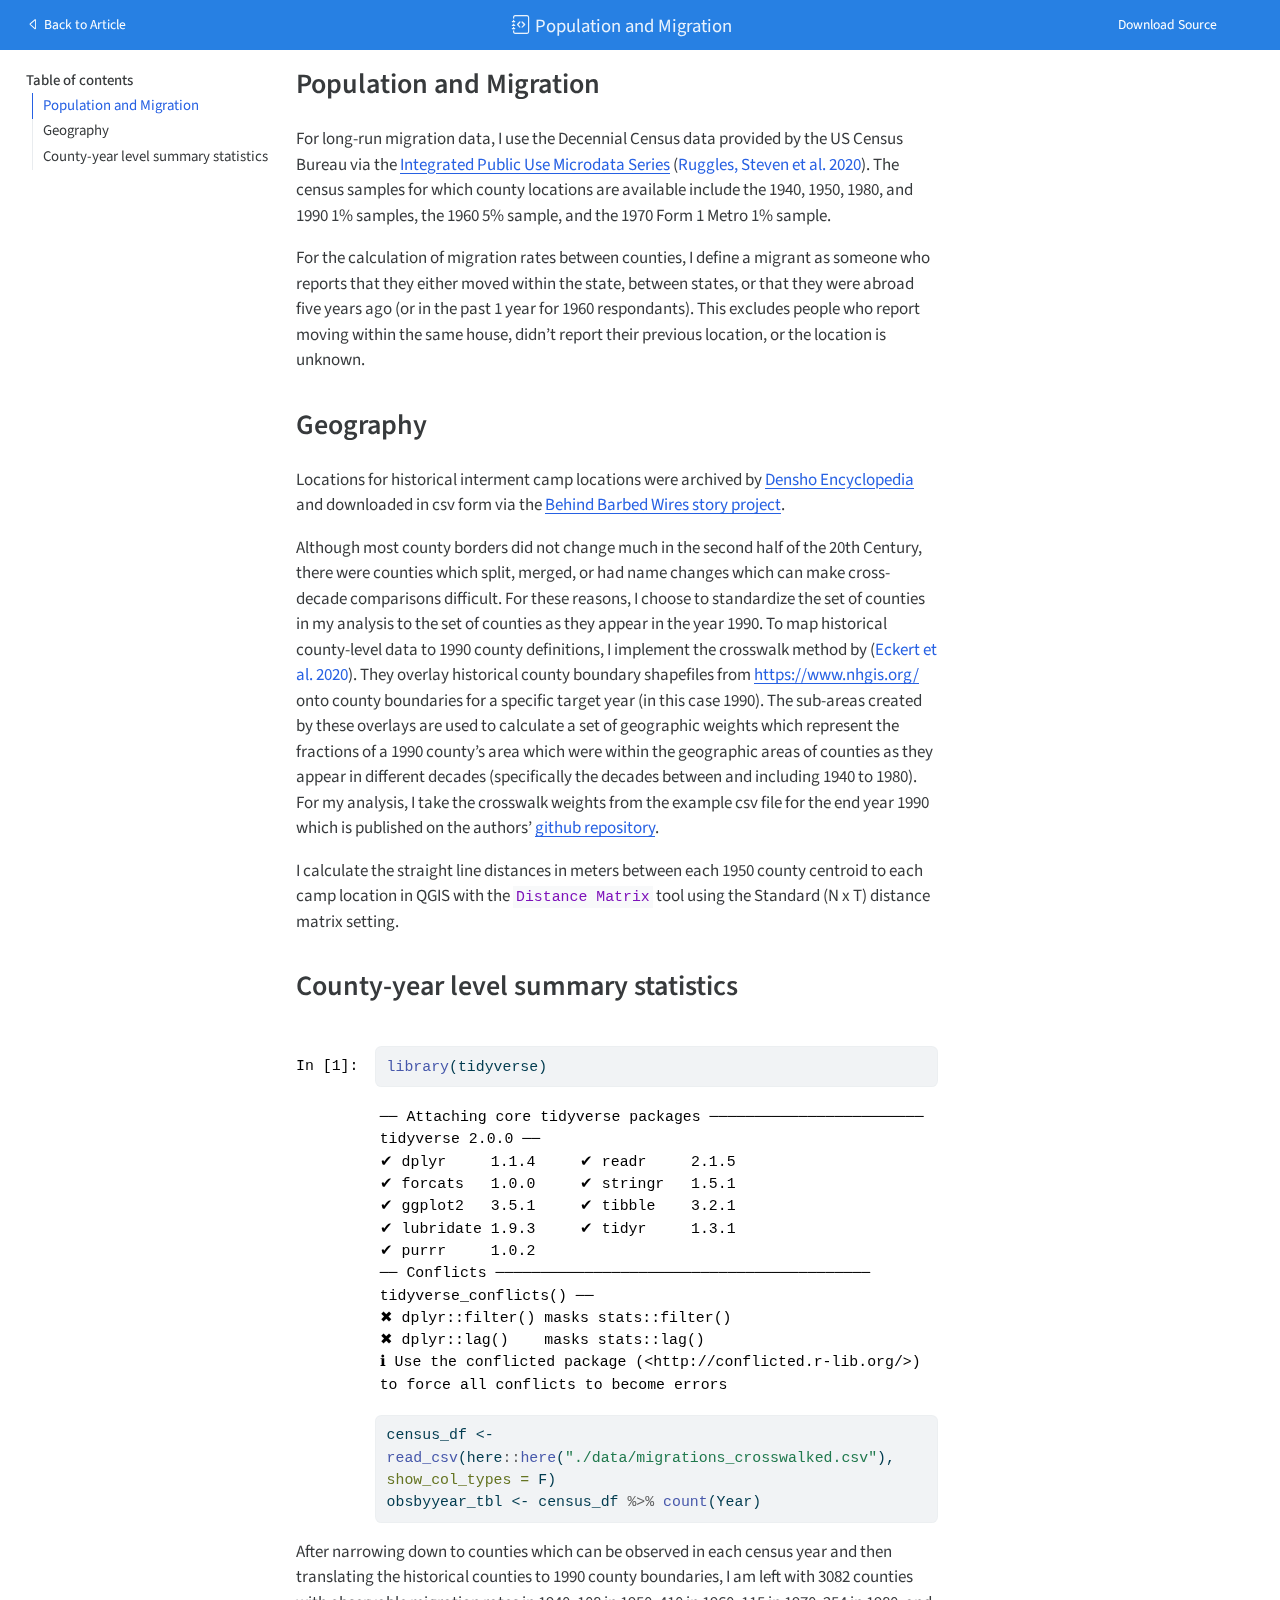
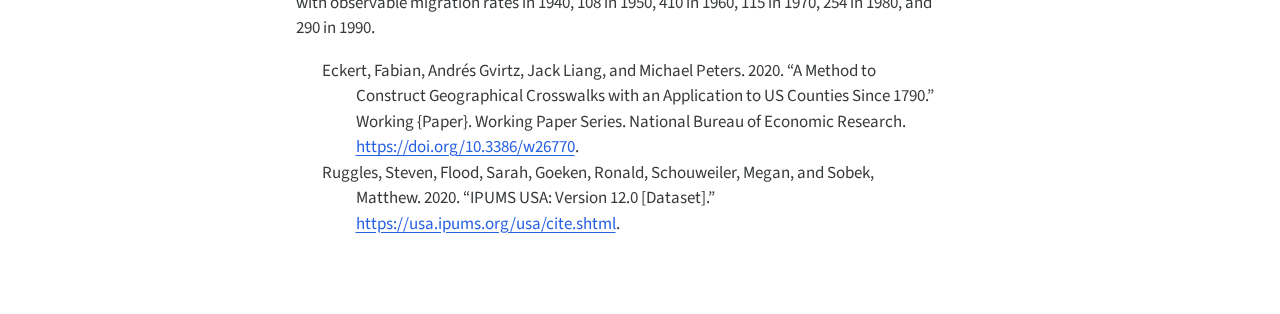
==== _manuscript/sections/Data-preview.html @ 410478d3 "initial commit" ====
<!DOCTYPE html>
<html xmlns="http://www.w3.org/1999/xhtml" lang="en" xml:lang="en"><head>
    <meta charset="utf-8">
    <meta name="generator" content="quarto-1.5.43">

    <meta name="viewport" content="width=device-width, initial-scale=1.0, user-scalable=yes">


    <title>data</title>
    <style>
      code{white-space: pre-wrap;}
      span.smallcaps{font-variant: small-caps;}
      div.columns{display: flex; gap: min(4vw, 1.5em);}
      div.column{flex: auto; overflow-x: auto;}
      div.hanging-indent{margin-left: 1.5em; text-indent: -1.5em;}
      ul.task-list{list-style: none;}
      ul.task-list li input[type="checkbox"] {
        width: 0.8em;
        margin: 0 0.8em 0.2em -1em; /* quarto-specific, see https://github.com/quarto-dev/quarto-cli/issues/4556 */ 
        vertical-align: middle;
      }
      /* CSS for syntax highlighting */
      pre > code.sourceCode { white-space: pre; position: relative; }
      pre > code.sourceCode > span { line-height: 1.25; }
      pre > code.sourceCode > span:empty { height: 1.2em; }
      .sourceCode { overflow: visible; }
      code.sourceCode > span { color: inherit; text-decoration: inherit; }
      div.sourceCode { margin: 1em 0; }
      pre.sourceCode { margin: 0; }
      @media screen {
      div.sourceCode { overflow: auto; }
      }
      @media print {
      pre > code.sourceCode { white-space: pre-wrap; }
      pre > code.sourceCode > span { display: inline-block; text-indent: -5em; padding-left: 5em; }
      }
      pre.numberSource code
        { counter-reset: source-line 0; }
      pre.numberSource code > span
        { position: relative; left: -4em; counter-increment: source-line; }
      pre.numberSource code > span > a:first-child::before
        { content: counter(source-line);
          position: relative; left: -1em; text-align: right; vertical-align: baseline;
          border: none; display: inline-block;
          -webkit-touch-callout: none; -webkit-user-select: none;
          -khtml-user-select: none; -moz-user-select: none;
          -ms-user-select: none; user-select: none;
          padding: 0 4px; width: 4em;
        }
      pre.numberSource { margin-left: 3em;  padding-left: 4px; }
      div.sourceCode
        {   }
      @media screen {
      pre > code.sourceCode > span > a:first-child::before { text-decoration: underline; }
      }
      /* CSS for citations */
      div.csl-bib-body { }
      div.csl-entry {
        clear: both;
        margin-bottom: 0em;
      }
      .hanging-indent div.csl-entry {
        margin-left:2em;
        text-indent:-2em;
      }
      div.csl-left-margin {
        min-width:2em;
        float:left;
      }
      div.csl-right-inline {
        margin-left:2em;
        padding-left:1em;
      }
      div.csl-indent {
        margin-left: 2em;
      }    </style>

    <style>
      body.hypothesis-enabled #quarto-embed-header {
        padding-right: 36px;
      }

      #quarto-embed-header {
        height: 3em;
        width: 100%;
        display: flex;
        justify-content: space-between;
        align-items: center;
        border-bottom: solid 1px;
      }

      #quarto-embed-header h6 {
        font-size: 1.1em;
        padding-top: 0.6em;
        margin-left: 1em;
        margin-right: 1em;
        font-weight: 400;
      }

      #quarto-embed-header a.quarto-back-link,
      #quarto-embed-header a.quarto-download-embed {
        font-size: 0.8em;
        margin-top: 1em;
        margin-bottom: 1em;
        margin-left: 1em;
        margin-right: 1em;
      }

      .quarto-back-container {
        padding-left: 0.5em;
        display: flex;
      }

      .headroom {
          will-change: transform;
          transition: transform 200ms linear;
      }

      .headroom--pinned {
          transform: translateY(0%);
      }

      .headroom--unpinned {
          transform: translateY(-100%);
      }      
    </style>

    <script>
    window.document.addEventListener("DOMContentLoaded", function () {

      var header = window.document.querySelector("#quarto-embed-header");
      const titleBannerEl = window.document.querySelector("body > #title-block-header");
      if (titleBannerEl) {
        titleBannerEl.style.paddingTop = header.clientHeight + "px";
      }
      const contentEl = window.document.getElementById('quarto-content');
      for (const child of contentEl.children) {
        child.style.paddingTop = header.clientHeight + "px";
        child.style.marginTop = "1em";
      }

      // Use the article root if the `back` call doesn't work. This isn't perfect
      // but should typically work
      window.quartoBackToArticle = () => {
        var currentUrl = window.location.href;
        window.history.back();
        setTimeout(() => {
            // if location was not changed in 100 ms, then there is no history back
            if(currentUrl === window.location.href){              
                // redirect to site root
                window.location.href = "../index.html";
            }
        }, 100);
      }

      const headroom = new window.Headroom(header, {
        tolerance: 5,
        onPin: function () {
        },
        onUnpin: function () {
        },
      });
      headroom.init();
    });
    </script>

    
<script src="../site_libs/manuscript-notebook/headroom.min.js"></script>
<script src="../site_libs/clipboard/clipboard.min.js"></script>
<script src="../site_libs/quarto-html/quarto.js"></script>
<script src="../site_libs/quarto-html/popper.min.js"></script>
<script src="../site_libs/quarto-html/tippy.umd.min.js"></script>
<script src="../site_libs/quarto-html/anchor.min.js"></script>
<link href="../site_libs/quarto-html/tippy.css" rel="stylesheet">
<link href="../site_libs/quarto-html/quarto-syntax-highlighting.css" rel="stylesheet" id="quarto-text-highlighting-styles">
<script src="../site_libs/bootstrap/bootstrap.min.js"></script>
<link href="../site_libs/bootstrap/bootstrap-icons.css" rel="stylesheet">
<link href="../site_libs/bootstrap/bootstrap.min.css" rel="stylesheet" id="quarto-bootstrap" data-mode="light">
     <script async="" src="https://hypothes.is/embed.js"></script>
<script>
  window.document.addEventListener("DOMContentLoaded", function (_event) {
    document.body.classList.add('hypothesis-enabled');
  });
</script>  
      </head>

  <body class="quarto-notebook">
    <div id="quarto-embed-header" class="headroom fixed-top bg-primary">
      
      <a onclick="window.quartoBackToArticle(); return false;" class="btn btn-primary quarto-back-link" href=""><i class="bi bi-caret-left"></i> Back to Article</a>
      <h6><i class="bi bi-journal-code"></i> Population and Migration</h6>

            <a href="../sections/Data.qmd" class="btn btn-primary quarto-download-embed" download="Data.qmd">Download Source</a>
          </div>

     <div id="quarto-content" class="page-columns page-rows-contents page-layout-article toc-left">
<div id="quarto-sidebar-toc-left" class="sidebar toc-left">
  <nav id="TOC" role="doc-toc" class="toc-active">
    <h2 id="toc-title">Table of contents</h2>
   
  <ul>
  <li><a href="#population-and-migration" id="toc-population-and-migration" class="nav-link active" data-scroll-target="#population-and-migration">Population and Migration</a></li>
  <li><a href="#geography" id="toc-geography" class="nav-link" data-scroll-target="#geography">Geography</a></li>
  <li><a href="#county-year-level-summary-statistics" id="toc-county-year-level-summary-statistics" class="nav-link" data-scroll-target="#county-year-level-summary-statistics">County-year level summary statistics</a></li>
  </ul>
</nav>
</div>
<div id="quarto-margin-sidebar" class="sidebar margin-sidebar zindex-bottom">
</div>
<main class="content quarto-banner-title-block" id="quarto-document-content">      <section id="population-and-migration" class="level2">
<h2 class="anchored" data-anchor-id="population-and-migration">Population and Migration</h2>
<p>For long-run migration data, I use the Decennial Census data provided by the US Census Bureau via the <a href="https://usa.ipums.org/usa/index.shtml">Integrated Public Use Microdata Series</a> <span class="citation" data-cites="ruggles_steven_ipums_2020">(<a href="#ref-ruggles_steven_ipums_2020" role="doc-biblioref">Ruggles, Steven et al. 2020</a>)</span>. The census samples for which county locations are available include the 1940, 1950, 1980, and 1990 1% samples, the 1960 5% sample, and the 1970 Form 1 Metro 1% sample.</p>
<p>For the calculation of migration rates between counties, I define a migrant as someone who reports that they either moved within the state, between states, or that they were abroad five years ago (or in the past 1 year for 1960 respondants). This excludes people who report moving within the same house, didn’t report their previous location, or the location is unknown.</p>
</section>
<section id="geography" class="level2">
<h2 class="anchored" data-anchor-id="geography">Geography</h2>
<p>Locations for historical interment camp locations were archived by <a href="http://encyclopedia.densho.org/War_Relocation_Authority/#Planning_the_Camps">Densho Encyclopedia</a> and downloaded in csv form via the <a href="https://www.arcgis.com/home/item.html?id=69183af8d45d4f46a9dc4eba99440891">Behind Barbed Wires story project</a>.</p>
<!-- I also use 1950 county boundaries derived from 2008 TIGER/line files -->
<!-- dowloaded from [https://www.nhgis.org/data-availability#gis-files](NHGIS) -->
<!-- [@manson_steven_national_2022]. -->
<p>Although most county borders did not change much in the second half of the 20th Century, there were counties which split, merged, or had name changes which can make cross-decade comparisons difficult. For these reasons, I choose to standardize the set of counties in my analysis to the set of counties as they appear in the year 1990. To map historical county-level data to 1990 county definitions, I implement the crosswalk method by <span class="citation" data-cites="eckert_method_2020">(<a href="#ref-eckert_method_2020" role="doc-biblioref">Eckert et al. 2020</a>)</span>. They overlay historical county boundary shapefiles from <a href="NHGIS">https://www.nhgis.org/</a> onto county boundaries for a specific target year (in this case 1990). The sub-areas created by these overlays are used to calculate a set of geographic weights which represent the fractions of a 1990 county’s area which were within the geographic areas of counties as they appear in different decades (specifically the decades between and including 1940 to 1980). For my analysis, I take the crosswalk weights from the example csv file for the end year 1990 which is published on the authors’ <a href="https://github.com/liang-jack-a/EGLP_Crosswalk/tree/master">github repository</a>.</p>
<p>I calculate the straight line distances in meters between each 1950 county centroid to each camp location in QGIS with the <code>Distance Matrix</code> tool using the Standard (N x T) distance matrix setting.</p>
</section>
<section id="county-year-level-summary-statistics" class="level2">
<h2 class="anchored" data-anchor-id="county-year-level-summary-statistics">County-year level summary statistics</h2>
<div class="cell-container"><div class="cell-decorator"><pre>In [1]:</pre></div><div class="cell">
<div class="sourceCode cell-code" id="cb1"><pre class="sourceCode r code-with-copy"><code class="sourceCode r"><span id="cb1-1"><a href="#cb1-1" aria-hidden="true" tabindex="-1"></a><span class="fu">library</span>(tidyverse)</span></code><button title="Copy to Clipboard" class="code-copy-button"><i class="bi"></i></button></pre></div>
<div class="cell-output cell-output-stderr">
<pre><code>── Attaching core tidyverse packages ──────────────────────── tidyverse 2.0.0 ──
✔ dplyr     1.1.4     ✔ readr     2.1.5
✔ forcats   1.0.0     ✔ stringr   1.5.1
✔ ggplot2   3.5.1     ✔ tibble    3.2.1
✔ lubridate 1.9.3     ✔ tidyr     1.3.1
✔ purrr     1.0.2     
── Conflicts ────────────────────────────────────────── tidyverse_conflicts() ──
✖ dplyr::filter() masks stats::filter()
✖ dplyr::lag()    masks stats::lag()
ℹ Use the conflicted package (&lt;http://conflicted.r-lib.org/&gt;) to force all conflicts to become errors</code></pre>
</div>
<div class="sourceCode cell-code" id="cb3"><pre class="sourceCode r code-with-copy"><code class="sourceCode r"><span id="cb3-1"><a href="#cb3-1" aria-hidden="true" tabindex="-1"></a>census_df <span class="ot">&lt;-</span> <span class="fu">read_csv</span>(here<span class="sc">::</span><span class="fu">here</span>(<span class="st">"./data/migrations_crosswalked.csv"</span>), <span class="at">show_col_types =</span> F)</span>
<span id="cb3-2"><a href="#cb3-2" aria-hidden="true" tabindex="-1"></a>obsbyyear_tbl <span class="ot">&lt;-</span> census_df <span class="sc">%&gt;%</span> <span class="fu">count</span>(Year)</span></code><button title="Copy to Clipboard" class="code-copy-button"><i class="bi"></i></button></pre></div>
</div></div>
<p>After narrowing down to counties which can be observed in each census year and then translating the historical counties to 1990 county boundaries, I am left with 3082 counties with observable migration rates in 1940, 108 in 1950, 410 in 1960, 115 in 1970, 254 in 1980, and 290 in 1990.</p>
<div id="refs" class="references csl-bib-body hanging-indent" data-entry-spacing="0" role="list">
<div id="ref-eckert_method_2020" class="csl-entry" role="listitem">
Eckert, Fabian, Andrés Gvirtz, Jack Liang, and Michael Peters. 2020. <span>“A <span>Method</span> to <span>Construct</span> <span>Geographical</span> <span>Crosswalks</span> with an <span>Application</span> to <span>US</span> <span>Counties</span> Since 1790.”</span> Working {Paper}. Working <span>Paper</span> <span>Series</span>. National Bureau of Economic Research. <a href="https://doi.org/10.3386/w26770">https://doi.org/10.3386/w26770</a>.
</div>
<div id="ref-ruggles_steven_ipums_2020" class="csl-entry" role="listitem">
Ruggles, Steven, Flood, Sarah, Goeken, Ronald, Schouweiler, Megan, and Sobek, Matthew. 2020. <span>“<span>IPUMS</span> <span>USA</span>: <span>Version</span> 12.0 [Dataset].”</span> <a href="https://usa.ipums.org/usa/cite.shtml">https://usa.ipums.org/usa/cite.shtml</a>.
</div>
</div>
</section>
     </main>
<!-- /main column -->  <script id="quarto-html-after-body" type="application/javascript">
window.document.addEventListener("DOMContentLoaded", function (event) {
  const toggleBodyColorMode = (bsSheetEl) => {
    const mode = bsSheetEl.getAttribute("data-mode");
    const bodyEl = window.document.querySelector("body");
    if (mode === "dark") {
      bodyEl.classList.add("quarto-dark");
      bodyEl.classList.remove("quarto-light");
    } else {
      bodyEl.classList.add("quarto-light");
      bodyEl.classList.remove("quarto-dark");
    }
  }
  const toggleBodyColorPrimary = () => {
    const bsSheetEl = window.document.querySelector("link#quarto-bootstrap");
    if (bsSheetEl) {
      toggleBodyColorMode(bsSheetEl);
    }
  }
  toggleBodyColorPrimary();  
  const icon = "";
  const anchorJS = new window.AnchorJS();
  anchorJS.options = {
    placement: 'right',
    icon: icon
  };
  anchorJS.add('.anchored');
  const isCodeAnnotation = (el) => {
    for (const clz of el.classList) {
      if (clz.startsWith('code-annotation-')) {                     
        return true;
      }
    }
    return false;
  }
  const onCopySuccess = function(e) {
    // button target
    const button = e.trigger;
    // don't keep focus
    button.blur();
    // flash "checked"
    button.classList.add('code-copy-button-checked');
    var currentTitle = button.getAttribute("title");
    button.setAttribute("title", "Copied!");
    let tooltip;
    if (window.bootstrap) {
      button.setAttribute("data-bs-toggle", "tooltip");
      button.setAttribute("data-bs-placement", "left");
      button.setAttribute("data-bs-title", "Copied!");
      tooltip = new bootstrap.Tooltip(button, 
        { trigger: "manual", 
          customClass: "code-copy-button-tooltip",
          offset: [0, -8]});
      tooltip.show();    
    }
    setTimeout(function() {
      if (tooltip) {
        tooltip.hide();
        button.removeAttribute("data-bs-title");
        button.removeAttribute("data-bs-toggle");
        button.removeAttribute("data-bs-placement");
      }
      button.setAttribute("title", currentTitle);
      button.classList.remove('code-copy-button-checked');
    }, 1000);
    // clear code selection
    e.clearSelection();
  }
  const getTextToCopy = function(trigger) {
      const codeEl = trigger.previousElementSibling.cloneNode(true);
      for (const childEl of codeEl.children) {
        if (isCodeAnnotation(childEl)) {
          childEl.remove();
        }
      }
      return codeEl.innerText;
  }
  const clipboard = new window.ClipboardJS('.code-copy-button:not([data-in-quarto-modal])', {
    text: getTextToCopy
  });
  clipboard.on('success', onCopySuccess);
  if (window.document.getElementById('quarto-embedded-source-code-modal')) {
    // For code content inside modals, clipBoardJS needs to be initialized with a container option
    // TODO: Check when it could be a function (https://github.com/zenorocha/clipboard.js/issues/860)
    const clipboardModal = new window.ClipboardJS('.code-copy-button[data-in-quarto-modal]', {
      text: getTextToCopy,
      container: window.document.getElementById('quarto-embedded-source-code-modal')
    });
    clipboardModal.on('success', onCopySuccess);
  }
    var localhostRegex = new RegExp(/^(?:http|https):\/\/localhost\:?[0-9]*\//);
    var mailtoRegex = new RegExp(/^mailto:/);
      var filterRegex = new RegExp('/' + window.location.host + '/');
    var isInternal = (href) => {
        return filterRegex.test(href) || localhostRegex.test(href) || mailtoRegex.test(href);
    }
    // Inspect non-navigation links and adorn them if external
 	var links = window.document.querySelectorAll('a[href]:not(.nav-link):not(.navbar-brand):not(.toc-action):not(.sidebar-link):not(.sidebar-item-toggle):not(.pagination-link):not(.no-external):not([aria-hidden]):not(.dropdown-item):not(.quarto-navigation-tool):not(.about-link)');
    for (var i=0; i<links.length; i++) {
      const link = links[i];
      if (!isInternal(link.href)) {
        // undo the damage that might have been done by quarto-nav.js in the case of
        // links that we want to consider external
        if (link.dataset.originalHref !== undefined) {
          link.href = link.dataset.originalHref;
        }
      }
    }
  function tippyHover(el, contentFn, onTriggerFn, onUntriggerFn) {
    const config = {
      allowHTML: true,
      maxWidth: 500,
      delay: 100,
      arrow: false,
      appendTo: function(el) {
          return el.parentElement;
      },
      interactive: true,
      interactiveBorder: 10,
      theme: 'quarto',
      placement: 'bottom-start',
    };
    if (contentFn) {
      config.content = contentFn;
    }
    if (onTriggerFn) {
      config.onTrigger = onTriggerFn;
    }
    if (onUntriggerFn) {
      config.onUntrigger = onUntriggerFn;
    }
    window.tippy(el, config); 
  }
  const noterefs = window.document.querySelectorAll('a[role="doc-noteref"]');
  for (var i=0; i<noterefs.length; i++) {
    const ref = noterefs[i];
    tippyHover(ref, function() {
      // use id or data attribute instead here
      let href = ref.getAttribute('data-footnote-href') || ref.getAttribute('href');
      try { href = new URL(href).hash; } catch {}
      const id = href.replace(/^#\/?/, "");
      const note = window.document.getElementById(id);
      if (note) {
        return note.innerHTML;
      } else {
        return "";
      }
    });
  }
  const xrefs = window.document.querySelectorAll('a.quarto-xref');
  const processXRef = (id, note) => {
    // Strip column container classes
    const stripColumnClz = (el) => {
      el.classList.remove("page-full", "page-columns");
      if (el.children) {
        for (const child of el.children) {
          stripColumnClz(child);
        }
      }
    }
    stripColumnClz(note)
    if (id === null || id.startsWith('sec-')) {
      // Special case sections, only their first couple elements
      const container = document.createElement("div");
      if (note.children && note.children.length > 2) {
        container.appendChild(note.children[0].cloneNode(true));
        for (let i = 1; i < note.children.length; i++) {
          const child = note.children[i];
          if (child.tagName === "P" && child.innerText === "") {
            continue;
          } else {
            container.appendChild(child.cloneNode(true));
            break;
          }
        }
        if (window.Quarto?.typesetMath) {
          window.Quarto.typesetMath(container);
        }
        return container.innerHTML
      } else {
        if (window.Quarto?.typesetMath) {
          window.Quarto.typesetMath(note);
        }
        return note.innerHTML;
      }
    } else {
      // Remove any anchor links if they are present
      const anchorLink = note.querySelector('a.anchorjs-link');
      if (anchorLink) {
        anchorLink.remove();
      }
      if (window.Quarto?.typesetMath) {
        window.Quarto.typesetMath(note);
      }
      // TODO in 1.5, we should make sure this works without a callout special case
      if (note.classList.contains("callout")) {
        return note.outerHTML;
      } else {
        return note.innerHTML;
      }
    }
  }
  for (var i=0; i<xrefs.length; i++) {
    const xref = xrefs[i];
    tippyHover(xref, undefined, function(instance) {
      instance.disable();
      let url = xref.getAttribute('href');
      let hash = undefined; 
      if (url.startsWith('#')) {
        hash = url;
      } else {
        try { hash = new URL(url).hash; } catch {}
      }
      if (hash) {
        const id = hash.replace(/^#\/?/, "");
        const note = window.document.getElementById(id);
        if (note !== null) {
          try {
            const html = processXRef(id, note.cloneNode(true));
            instance.setContent(html);
          } finally {
            instance.enable();
            instance.show();
          }
        } else {
          // See if we can fetch this
          fetch(url.split('#')[0])
          .then(res => res.text())
          .then(html => {
            const parser = new DOMParser();
            const htmlDoc = parser.parseFromString(html, "text/html");
            const note = htmlDoc.getElementById(id);
            if (note !== null) {
              const html = processXRef(id, note);
              instance.setContent(html);
            } 
          }).finally(() => {
            instance.enable();
            instance.show();
          });
        }
      } else {
        // See if we can fetch a full url (with no hash to target)
        // This is a special case and we should probably do some content thinning / targeting
        fetch(url)
        .then(res => res.text())
        .then(html => {
          const parser = new DOMParser();
          const htmlDoc = parser.parseFromString(html, "text/html");
          const note = htmlDoc.querySelector('main.content');
          if (note !== null) {
            // This should only happen for chapter cross references
            // (since there is no id in the URL)
            // remove the first header
            if (note.children.length > 0 && note.children[0].tagName === "HEADER") {
              note.children[0].remove();
            }
            const html = processXRef(null, note);
            instance.setContent(html);
          } 
        }).finally(() => {
          instance.enable();
          instance.show();
        });
      }
    }, function(instance) {
    });
  }
      let selectedAnnoteEl;
      const selectorForAnnotation = ( cell, annotation) => {
        let cellAttr = 'data-code-cell="' + cell + '"';
        let lineAttr = 'data-code-annotation="' +  annotation + '"';
        const selector = 'span[' + cellAttr + '][' + lineAttr + ']';
        return selector;
      }
      const selectCodeLines = (annoteEl) => {
        const doc = window.document;
        const targetCell = annoteEl.getAttribute("data-target-cell");
        const targetAnnotation = annoteEl.getAttribute("data-target-annotation");
        const annoteSpan = window.document.querySelector(selectorForAnnotation(targetCell, targetAnnotation));
        const lines = annoteSpan.getAttribute("data-code-lines").split(",");
        const lineIds = lines.map((line) => {
          return targetCell + "-" + line;
        })
        let top = null;
        let height = null;
        let parent = null;
        if (lineIds.length > 0) {
            //compute the position of the single el (top and bottom and make a div)
            const el = window.document.getElementById(lineIds[0]);
            top = el.offsetTop;
            height = el.offsetHeight;
            parent = el.parentElement.parentElement;
          if (lineIds.length > 1) {
            const lastEl = window.document.getElementById(lineIds[lineIds.length - 1]);
            const bottom = lastEl.offsetTop + lastEl.offsetHeight;
            height = bottom - top;
          }
          if (top !== null && height !== null && parent !== null) {
            // cook up a div (if necessary) and position it 
            let div = window.document.getElementById("code-annotation-line-highlight");
            if (div === null) {
              div = window.document.createElement("div");
              div.setAttribute("id", "code-annotation-line-highlight");
              div.style.position = 'absolute';
              parent.appendChild(div);
            }
            div.style.top = top - 2 + "px";
            div.style.height = height + 4 + "px";
            div.style.left = 0;
            let gutterDiv = window.document.getElementById("code-annotation-line-highlight-gutter");
            if (gutterDiv === null) {
              gutterDiv = window.document.createElement("div");
              gutterDiv.setAttribute("id", "code-annotation-line-highlight-gutter");
              gutterDiv.style.position = 'absolute';
              const codeCell = window.document.getElementById(targetCell);
              const gutter = codeCell.querySelector('.code-annotation-gutter');
              gutter.appendChild(gutterDiv);
            }
            gutterDiv.style.top = top - 2 + "px";
            gutterDiv.style.height = height + 4 + "px";
          }
          selectedAnnoteEl = annoteEl;
        }
      };
      const unselectCodeLines = () => {
        const elementsIds = ["code-annotation-line-highlight", "code-annotation-line-highlight-gutter"];
        elementsIds.forEach((elId) => {
          const div = window.document.getElementById(elId);
          if (div) {
            div.remove();
          }
        });
        selectedAnnoteEl = undefined;
      };
        // Handle positioning of the toggle
    window.addEventListener(
      "resize",
      throttle(() => {
        elRect = undefined;
        if (selectedAnnoteEl) {
          selectCodeLines(selectedAnnoteEl);
        }
      }, 10)
    );
    function throttle(fn, ms) {
    let throttle = false;
    let timer;
      return (...args) => {
        if(!throttle) { // first call gets through
            fn.apply(this, args);
            throttle = true;
        } else { // all the others get throttled
            if(timer) clearTimeout(timer); // cancel #2
            timer = setTimeout(() => {
              fn.apply(this, args);
              timer = throttle = false;
            }, ms);
        }
      };
    }
      // Attach click handler to the DT
      const annoteDls = window.document.querySelectorAll('dt[data-target-cell]');
      for (const annoteDlNode of annoteDls) {
        annoteDlNode.addEventListener('click', (event) => {
          const clickedEl = event.target;
          if (clickedEl !== selectedAnnoteEl) {
            unselectCodeLines();
            const activeEl = window.document.querySelector('dt[data-target-cell].code-annotation-active');
            if (activeEl) {
              activeEl.classList.remove('code-annotation-active');
            }
            selectCodeLines(clickedEl);
            clickedEl.classList.add('code-annotation-active');
          } else {
            // Unselect the line
            unselectCodeLines();
            clickedEl.classList.remove('code-annotation-active');
          }
        });
      }
  const findCites = (el) => {
    const parentEl = el.parentElement;
    if (parentEl) {
      const cites = parentEl.dataset.cites;
      if (cites) {
        return {
          el,
          cites: cites.split(' ')
        };
      } else {
        return findCites(el.parentElement)
      }
    } else {
      return undefined;
    }
  };
  var bibliorefs = window.document.querySelectorAll('a[role="doc-biblioref"]');
  for (var i=0; i<bibliorefs.length; i++) {
    const ref = bibliorefs[i];
    const citeInfo = findCites(ref);
    if (citeInfo) {
      tippyHover(citeInfo.el, function() {
        var popup = window.document.createElement('div');
        citeInfo.cites.forEach(function(cite) {
          var citeDiv = window.document.createElement('div');
          citeDiv.classList.add('hanging-indent');
          citeDiv.classList.add('csl-entry');
          var biblioDiv = window.document.getElementById('ref-' + cite);
          if (biblioDiv) {
            citeDiv.innerHTML = biblioDiv.innerHTML;
          }
          popup.appendChild(citeDiv);
        });
        return popup.innerHTML;
      });
    }
  }
});
</script>  </div> <!-- /content --> 
  
</body></html>
---- _manuscript/site_libs/quarto-html/tippy.css ----
.tippy-box[data-animation=fade][data-state=hidden]{opacity:0}[data-tippy-root]{max-width:calc(100vw - 10px)}.tippy-box{position:relative;background-color:#333;color:#fff;border-radius:4px;font-size:14px;line-height:1.4;white-space:normal;outline:0;transition-property:transform,visibility,opacity}.tippy-box[data-placement^=top]>.tippy-arrow{bottom:0}.tippy-box[data-placement^=top]>.tippy-arrow:before{bottom:-7px;left:0;border-width:8px 8px 0;border-top-color:initial;transform-origin:center top}.tippy-box[data-placement^=bottom]>.tippy-arrow{top:0}.tippy-box[data-placement^=bottom]>.tippy-arrow:before{top:-7px;left:0;border-width:0 8px 8px;border-bottom-color:initial;transform-origin:center bottom}.tippy-box[data-placement^=left]>.tippy-arrow{right:0}.tippy-box[data-placement^=left]>.tippy-arrow:before{border-width:8px 0 8px 8px;border-left-color:initial;right:-7px;transform-origin:center left}.tippy-box[data-placement^=right]>.tippy-arrow{left:0}.tippy-box[data-placement^=right]>.tippy-arrow:before{left:-7px;border-width:8px 8px 8px 0;border-right-color:initial;transform-origin:center right}.tippy-box[data-inertia][data-state=visible]{transition-timing-function:cubic-bezier(.54,1.5,.38,1.11)}.tippy-arrow{width:16px;height:16px;color:#333}.tippy-arrow:before{content:"";position:absolute;border-color:transparent;border-style:solid}.tippy-content{position:relative;padding:5px 9px;z-index:1}
---- _manuscript/site_libs/quarto-html/quarto-syntax-highlighting.css ----
/* quarto syntax highlight colors */
:root {
  --quarto-hl-ot-color: #003B4F;
  --quarto-hl-at-color: #657422;
  --quarto-hl-ss-color: #20794D;
  --quarto-hl-an-color: #5E5E5E;
  --quarto-hl-fu-color: #4758AB;
  --quarto-hl-st-color: #20794D;
  --quarto-hl-cf-color: #003B4F;
  --quarto-hl-op-color: #5E5E5E;
  --quarto-hl-er-color: #AD0000;
  --quarto-hl-bn-color: #AD0000;
  --quarto-hl-al-color: #AD0000;
  --quarto-hl-va-color: #111111;
  --quarto-hl-bu-color: inherit;
  --quarto-hl-ex-color: inherit;
  --quarto-hl-pp-color: #AD0000;
  --quarto-hl-in-color: #5E5E5E;
  --quarto-hl-vs-color: #20794D;
  --quarto-hl-wa-color: #5E5E5E;
  --quarto-hl-do-color: #5E5E5E;
  --quarto-hl-im-color: #00769E;
  --quarto-hl-ch-color: #20794D;
  --quarto-hl-dt-color: #AD0000;
  --quarto-hl-fl-color: #AD0000;
  --quarto-hl-co-color: #5E5E5E;
  --quarto-hl-cv-color: #5E5E5E;
  --quarto-hl-cn-color: #8f5902;
  --quarto-hl-sc-color: #5E5E5E;
  --quarto-hl-dv-color: #AD0000;
  --quarto-hl-kw-color: #003B4F;
}

/* other quarto variables */
:root {
  --quarto-font-monospace: SFMono-Regular, Menlo, Monaco, Consolas, "Liberation Mono", "Courier New", monospace;
}

pre > code.sourceCode > span {
  color: #003B4F;
}

code span {
  color: #003B4F;
}

code.sourceCode > span {
  color: #003B4F;
}

div.sourceCode,
div.sourceCode pre.sourceCode {
  color: #003B4F;
}

code span.ot {
  color: #003B4F;
  font-style: inherit;
}

code span.at {
  color: #657422;
  font-style: inherit;
}

code span.ss {
  color: #20794D;
  font-style: inherit;
}

code span.an {
  color: #5E5E5E;
  font-style: inherit;
}

code span.fu {
  color: #4758AB;
  font-style: inherit;
}

code span.st {
  color: #20794D;
  font-style: inherit;
}

code span.cf {
  color: #003B4F;
  font-weight: bold;
  font-style: inherit;
}

code span.op {
  color: #5E5E5E;
  font-style: inherit;
}

code span.er {
  color: #AD0000;
  font-style: inherit;
}

code span.bn {
  color: #AD0000;
  font-style: inherit;
}

code span.al {
  color: #AD0000;
  font-style: inherit;
}

code span.va {
  color: #111111;
  font-style: inherit;
}

code span.bu {
  font-style: inherit;
}

code span.ex {
  font-style: inherit;
}

code span.pp {
  color: #AD0000;
  font-style: inherit;
}

code span.in {
  color: #5E5E5E;
  font-style: inherit;
}

code span.vs {
  color: #20794D;
  font-style: inherit;
}

code span.wa {
  color: #5E5E5E;
  font-style: italic;
}

code span.do {
  color: #5E5E5E;
  font-style: italic;
}

code span.im {
  color: #00769E;
  font-style: inherit;
}

code span.ch {
  color: #20794D;
  font-style: inherit;
}

code span.dt {
  color: #AD0000;
  font-style: inherit;
}

code span.fl {
  color: #AD0000;
  font-style: inherit;
}

code span.co {
  color: #5E5E5E;
  font-style: inherit;
}

code span.cv {
  color: #5E5E5E;
  font-style: italic;
}

code span.cn {
  color: #8f5902;
  font-style: inherit;
}

code span.sc {
  color: #5E5E5E;
  font-style: inherit;
}

code span.dv {
  color: #AD0000;
  font-style: inherit;
}

code span.kw {
  color: #003B4F;
  font-weight: bold;
  font-style: inherit;
}

.prevent-inlining {
  content: "</";
}

/*# sourceMappingURL=debc5d5d77c3f9108843748ff7464032.css.map */
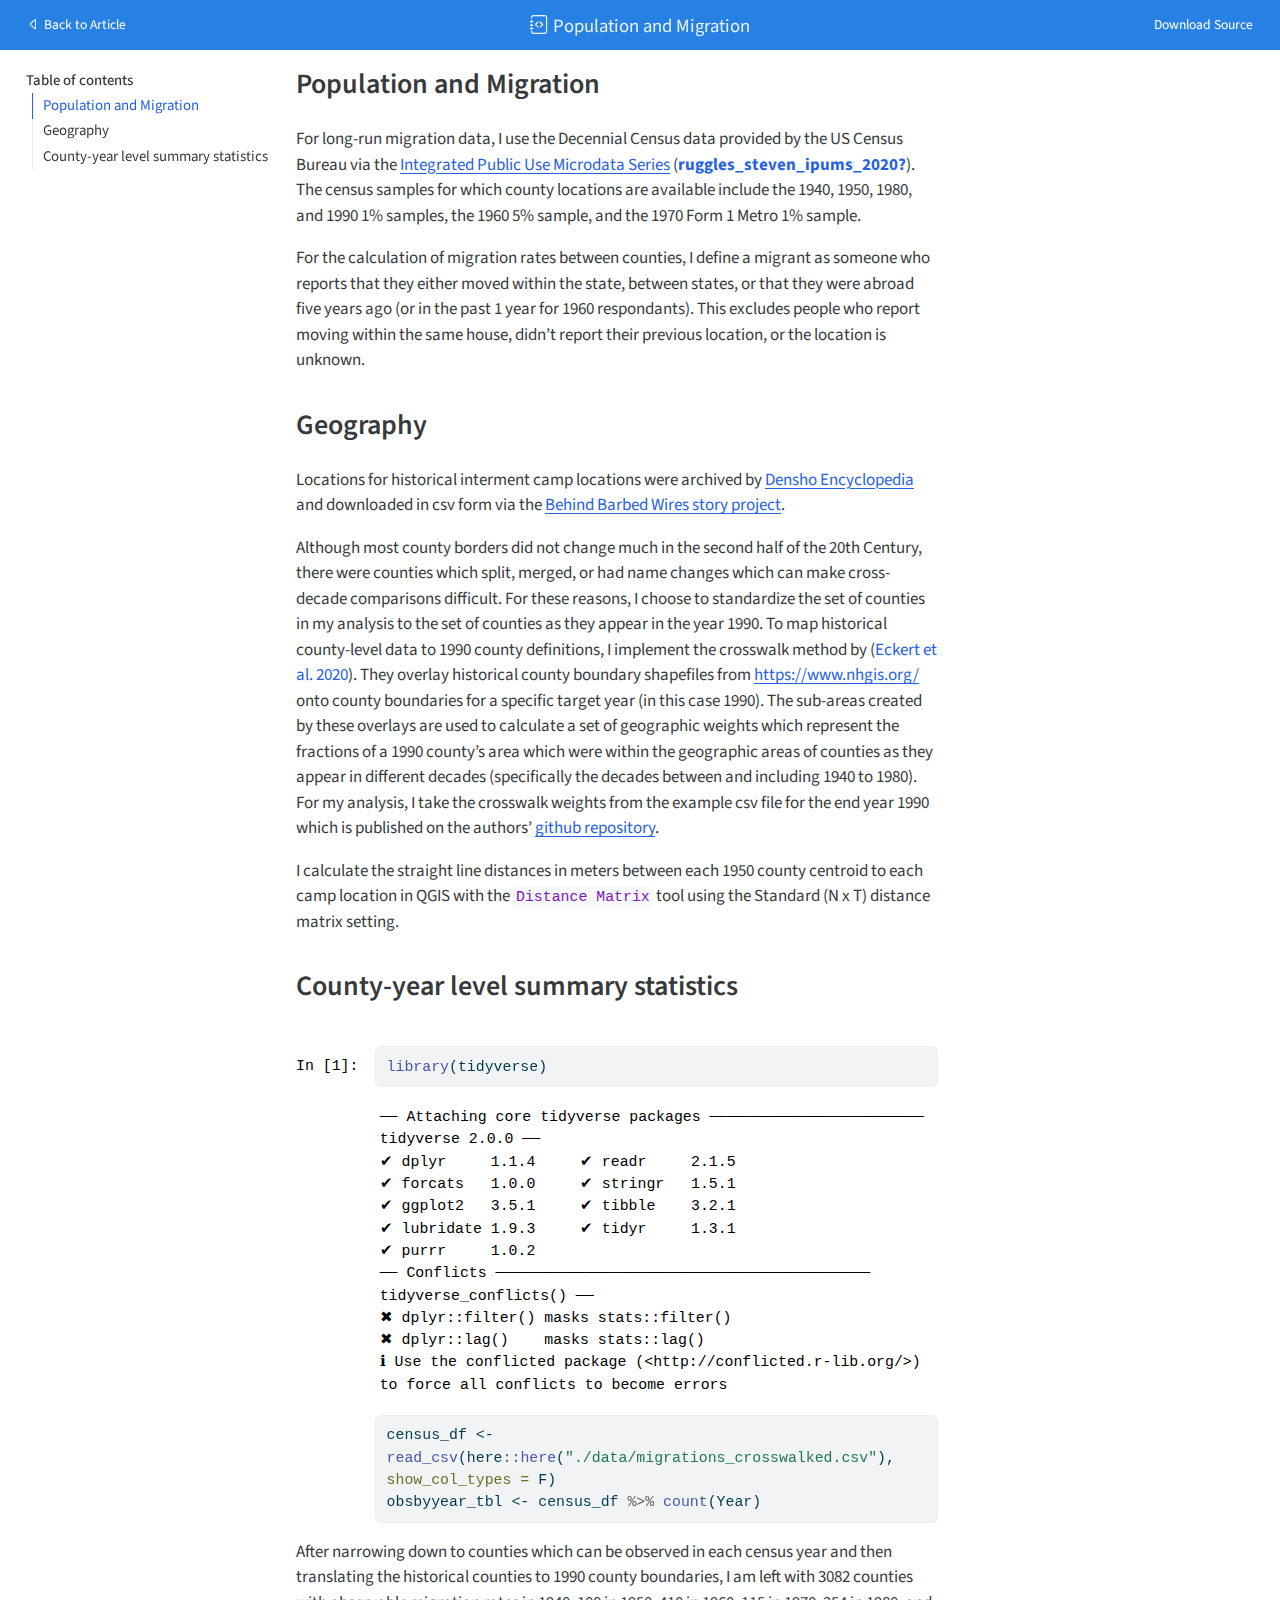
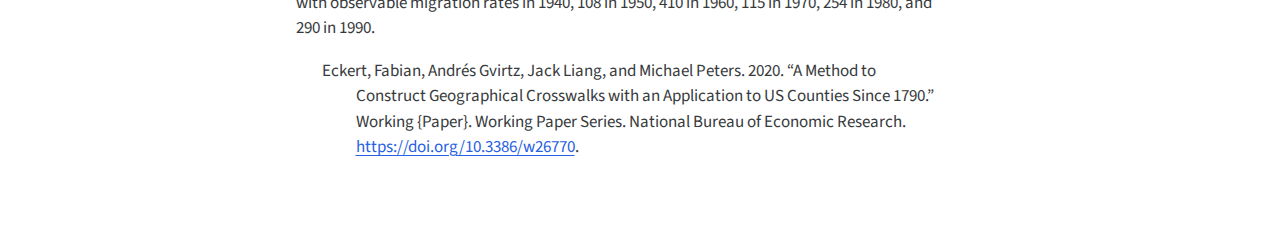
==== commit dca09a50: "outlining methods and results" ====
--- a/_manuscript/sections/Data-preview.html
+++ b/_manuscript/sections/Data-preview.html
@@ -1,7 +1,7 @@
 <!DOCTYPE html>
 <html xmlns="http://www.w3.org/1999/xhtml" lang="en" xml:lang="en"><head>
     <meta charset="utf-8">
-    <meta name="generator" content="quarto-1.5.43">
+    <meta name="generator" content="quarto-1.4.553">
 
     <meta name="viewport" content="width=device-width, initial-scale=1.0, user-scalable=yes">
 
@@ -32,7 +32,7 @@
       }
       @media print {
       pre > code.sourceCode { white-space: pre-wrap; }
-      pre > code.sourceCode > span { display: inline-block; text-indent: -5em; padding-left: 5em; }
+      pre > code.sourceCode > span { text-indent: -5em; padding-left: 5em; }
       }
       pre.numberSource code
         { counter-reset: source-line 0; }
@@ -176,12 +176,7 @@
 <script src="../site_libs/bootstrap/bootstrap.min.js"></script>
 <link href="../site_libs/bootstrap/bootstrap-icons.css" rel="stylesheet">
 <link href="../site_libs/bootstrap/bootstrap.min.css" rel="stylesheet" id="quarto-bootstrap" data-mode="light">
-     <script async="" src="https://hypothes.is/embed.js"></script>
-<script>
-  window.document.addEventListener("DOMContentLoaded", function (_event) {
-    document.body.classList.add('hypothesis-enabled');
-  });
-</script>  
+     
       </head>
 
   <body class="quarto-notebook">
@@ -205,11 +200,11 @@
   </ul>
 </nav>
 </div>
-<div id="quarto-margin-sidebar" class="sidebar margin-sidebar zindex-bottom">
+<div id="quarto-margin-sidebar" class="sidebar margin-sidebar">
 </div>
 <main class="content quarto-banner-title-block" id="quarto-document-content">      <section id="population-and-migration" class="level2">
 <h2 class="anchored" data-anchor-id="population-and-migration">Population and Migration</h2>
-<p>For long-run migration data, I use the Decennial Census data provided by the US Census Bureau via the <a href="https://usa.ipums.org/usa/index.shtml">Integrated Public Use Microdata Series</a> <span class="citation" data-cites="ruggles_steven_ipums_2020">(<a href="#ref-ruggles_steven_ipums_2020" role="doc-biblioref">Ruggles, Steven et al. 2020</a>)</span>. The census samples for which county locations are available include the 1940, 1950, 1980, and 1990 1% samples, the 1960 5% sample, and the 1970 Form 1 Metro 1% sample.</p>
+<p>For long-run migration data, I use the Decennial Census data provided by the US Census Bureau via the <a href="https://usa.ipums.org/usa/index.shtml">Integrated Public Use Microdata Series</a> <span class="citation" data-cites="ruggles_steven_ipums_2020">(<a href="#ref-ruggles_steven_ipums_2020" role="doc-biblioref"><strong>ruggles_steven_ipums_2020?</strong></a>)</span>. The census samples for which county locations are available include the 1940, 1950, 1980, and 1990 1% samples, the 1960 5% sample, and the 1970 Form 1 Metro 1% sample.</p>
 <p>For the calculation of migration rates between counties, I define a migrant as someone who reports that they either moved within the state, between states, or that they were abroad five years ago (or in the past 1 year for 1960 respondants). This excludes people who report moving within the same house, didn’t report their previous location, or the location is unknown.</p>
 </section>
 <section id="geography" class="level2">
@@ -245,9 +240,6 @@
 <div id="ref-eckert_method_2020" class="csl-entry" role="listitem">
 Eckert, Fabian, Andrés Gvirtz, Jack Liang, and Michael Peters. 2020. <span>“A <span>Method</span> to <span>Construct</span> <span>Geographical</span> <span>Crosswalks</span> with an <span>Application</span> to <span>US</span> <span>Counties</span> Since 1790.”</span> Working {Paper}. Working <span>Paper</span> <span>Series</span>. National Bureau of Economic Research. <a href="https://doi.org/10.3386/w26770">https://doi.org/10.3386/w26770</a>.
 </div>
-<div id="ref-ruggles_steven_ipums_2020" class="csl-entry" role="listitem">
-Ruggles, Steven, Flood, Sarah, Goeken, Ronald, Schouweiler, Megan, and Sobek, Matthew. 2020. <span>“<span>IPUMS</span> <span>USA</span>: <span>Version</span> 12.0 [Dataset].”</span> <a href="https://usa.ipums.org/usa/cite.shtml">https://usa.ipums.org/usa/cite.shtml</a>.
-</div>
 </div>
 </section>
      </main>
@@ -286,7 +278,18 @@
     }
     return false;
   }
-  const onCopySuccess = function(e) {
+  const clipboard = new window.ClipboardJS('.code-copy-button', {
+    text: function(trigger) {
+      const codeEl = trigger.previousElementSibling.cloneNode(true);
+      for (const childEl of codeEl.children) {
+        if (isCodeAnnotation(childEl)) {
+          childEl.remove();
+        }
+      }
+      return codeEl.innerText;
+    }
+  });
+  clipboard.on('success', function(e) {
     // button target
     const button = e.trigger;
     // don't keep focus
@@ -318,29 +321,7 @@
     }, 1000);
     // clear code selection
     e.clearSelection();
-  }
-  const getTextToCopy = function(trigger) {
-      const codeEl = trigger.previousElementSibling.cloneNode(true);
-      for (const childEl of codeEl.children) {
-        if (isCodeAnnotation(childEl)) {
-          childEl.remove();
-        }
-      }
-      return codeEl.innerText;
-  }
-  const clipboard = new window.ClipboardJS('.code-copy-button:not([data-in-quarto-modal])', {
-    text: getTextToCopy
   });
-  clipboard.on('success', onCopySuccess);
-  if (window.document.getElementById('quarto-embedded-source-code-modal')) {
-    // For code content inside modals, clipBoardJS needs to be initialized with a container option
-    // TODO: Check when it could be a function (https://github.com/zenorocha/clipboard.js/issues/860)
-    const clipboardModal = new window.ClipboardJS('.code-copy-button[data-in-quarto-modal]', {
-      text: getTextToCopy,
-      container: window.document.getElementById('quarto-embedded-source-code-modal')
-    });
-    clipboardModal.on('success', onCopySuccess);
-  }
     var localhostRegex = new RegExp(/^(?:http|https):\/\/localhost\:?[0-9]*\//);
     var mailtoRegex = new RegExp(/^mailto:/);
       var filterRegex = new RegExp('/' + window.location.host + '/');
@@ -348,7 +329,7 @@
         return filterRegex.test(href) || localhostRegex.test(href) || mailtoRegex.test(href);
     }
     // Inspect non-navigation links and adorn them if external
- 	var links = window.document.querySelectorAll('a[href]:not(.nav-link):not(.navbar-brand):not(.toc-action):not(.sidebar-link):not(.sidebar-item-toggle):not(.pagination-link):not(.no-external):not([aria-hidden]):not(.dropdown-item):not(.quarto-navigation-tool):not(.about-link)');
+ 	var links = window.document.querySelectorAll('a[href]:not(.nav-link):not(.navbar-brand):not(.toc-action):not(.sidebar-link):not(.sidebar-item-toggle):not(.pagination-link):not(.no-external):not([aria-hidden]):not(.dropdown-item):not(.quarto-navigation-tool)');
     for (var i=0; i<links.length; i++) {
       const link = links[i];
       if (!isInternal(link.href)) {
--- a/_manuscript/site_libs/quarto-html/quarto-syntax-highlighting.css
+++ b/_manuscript/site_libs/quarto-html/quarto-syntax-highlighting.css
@@ -85,7 +85,6 @@
 
 code span.cf {
   color: #003B4F;
-  font-weight: bold;
   font-style: inherit;
 }
 
@@ -194,7 +193,6 @@
 
 code span.kw {
   color: #003B4F;
-  font-weight: bold;
   font-style: inherit;
 }
 
